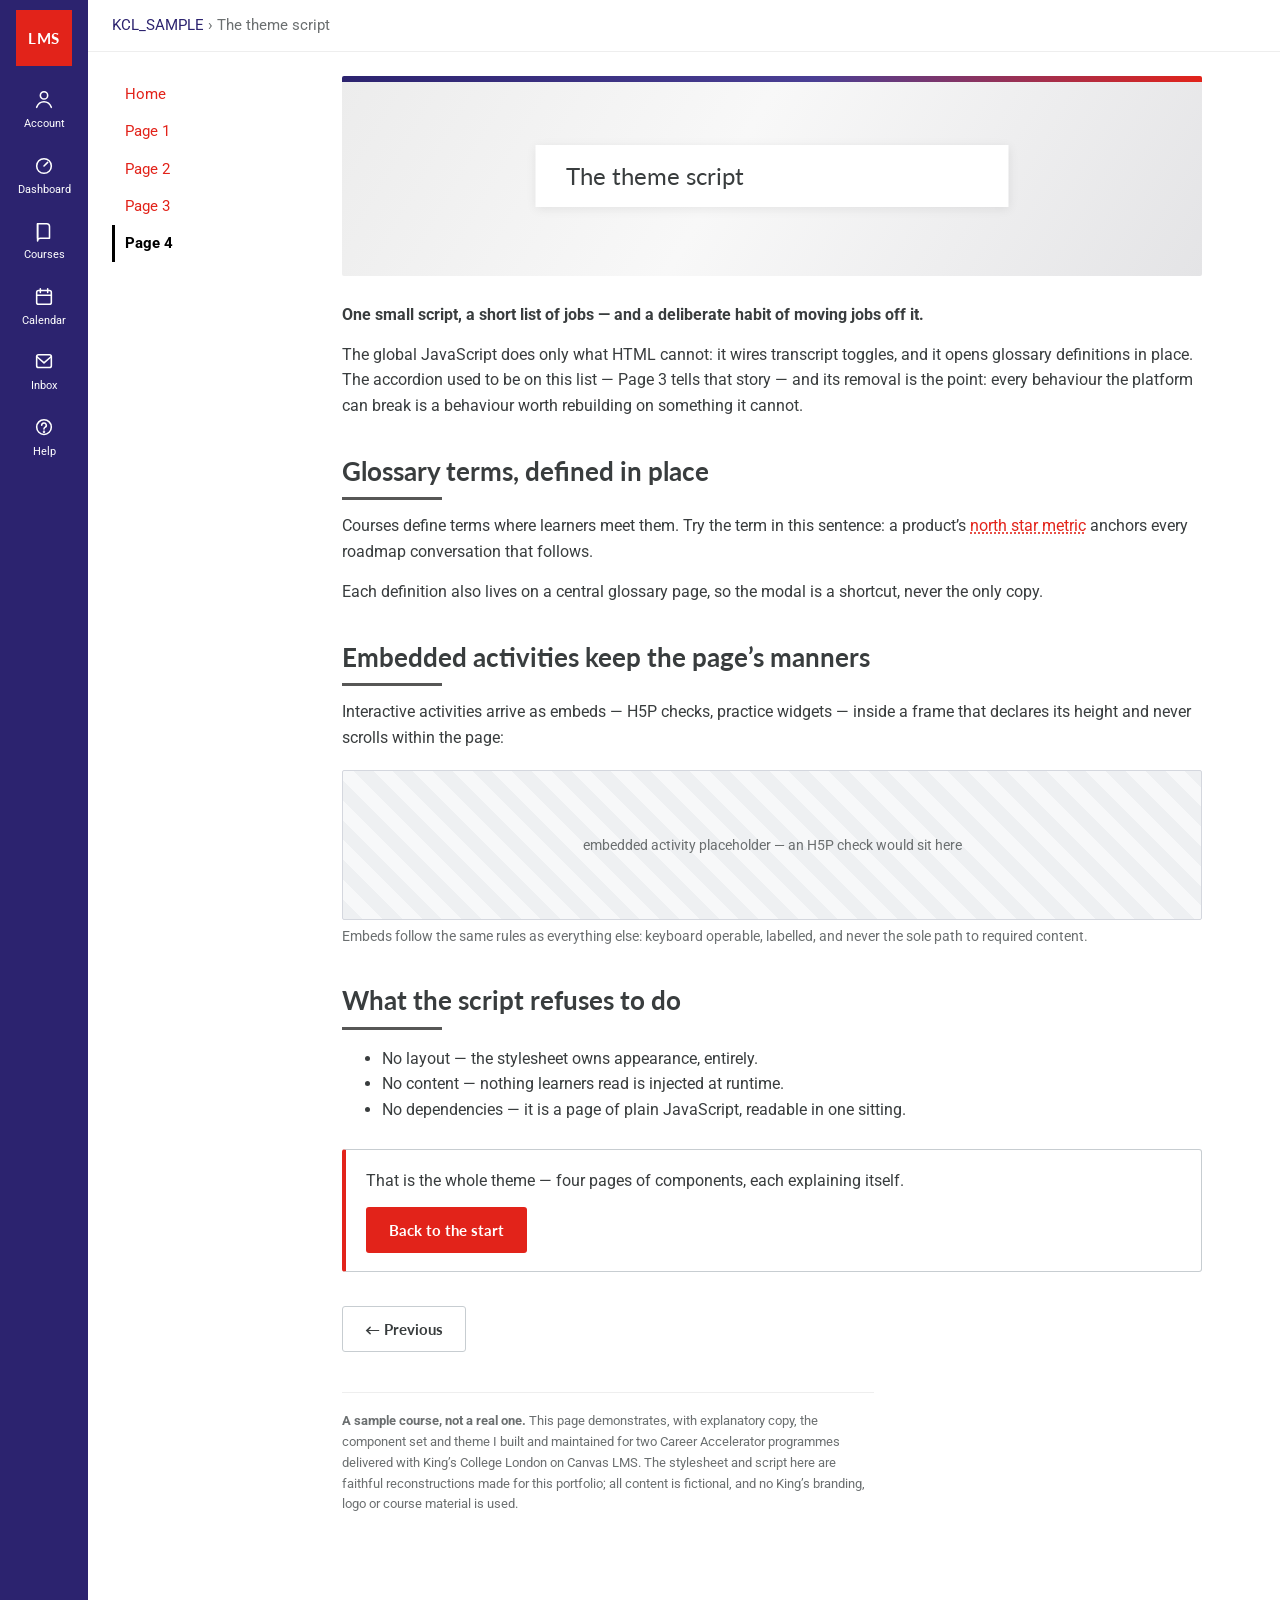
==== interactive-activities.html @ 047bedff "Add the KCL sample course Five-page Canvas-style sample course demonstrating the KCL Career Accelera" ====
<!DOCTYPE html>
<html lang="en">
<head>
<meta charset="utf-8">
<meta name="viewport" content="width=device-width, initial-scale=1">
<title>The theme script — KCL_SAMPLE</title>
<link rel="preconnect" href="https://fonts.googleapis.com">
<link rel="preconnect" href="https://fonts.gstatic.com" crossorigin>
<link href="https://fonts.googleapis.com/css2?family=Lato:wght@400;700&family=Roboto:ital,wght@0,400;0,700;1,400&display=swap" rel="stylesheet">
<link rel="stylesheet" href="styles.css">
<script src="theme.js" defer></script>
</head>
<body>
<a class="skip" href="#content">Skip to content</a>
<div class="lms">
  <div class="rail" role="presentation"><div class="logo" aria-hidden="true">LMS</div><a href="#content"><svg viewBox="0 0 22 24" aria-hidden="true"><circle cx="11" cy="7" r="4"/><path d="M3 20c1.5-4 5-6 8-6s6.5 2 8 6"/></svg><span>Account</span></a><a href="#content"><svg viewBox="0 0 22 24" aria-hidden="true"><circle cx="11" cy="12" r="8"/><path d="M11 12l4-4"/></svg><span>Dashboard</span></a><a href="#content"><svg viewBox="0 0 22 24" aria-hidden="true"><path d="M4 4h10a3 3 0 0 1 3 3v13H7a3 3 0 0 0-3 3z"/><path d="M4 4v16"/></svg><span>Courses</span></a><a href="#content"><svg viewBox="0 0 22 24" aria-hidden="true"><rect x="3" y="5" width="16" height="15" rx="2"/><path d="M3 10h16M7 3v4M15 3v4"/></svg><span>Calendar</span></a><a href="#content"><svg viewBox="0 0 22 24" aria-hidden="true"><rect x="3" y="4" width="16" height="14" rx="2"/><path d="M3 6l8 7 8-7"/></svg><span>Inbox</span></a><a href="#content"><svg viewBox="0 0 22 24" aria-hidden="true"><circle cx="11" cy="11" r="8"/><path d="M8.5 9a2.5 2.5 0 1 1 3.5 2.3c-.8.4-1 .9-1 1.7"/><circle cx="11" cy="16" r=".5"/></svg><span>Help</span></a></div>
  <div class="main">
    <div class="crumbs"><a href="index.html">KCL_SAMPLE</a> <span>›</span> <span>The theme script</span></div>
    <div class="layout">
      <nav class="coursenav" aria-label="Course navigation"><a href="index.html">Home</a><a href="reading-content.html">Page 1</a><a href="callouts-navigation.html">Page 2</a><a href="media.html">Page 3</a><a href="interactive-activities.html" aria-current="page">Page 4</a></nav>
      <main class="content" id="content">

<div class="banner"><div class="plate"><h1>The theme script</h1></div></div>
<p class="lede">One small script, a short list of jobs — and a deliberate habit of moving jobs off it.</p>
<p>The global JavaScript does only what HTML cannot: it wires transcript toggles, and it opens glossary definitions in place. The accordion used to be on this list — Page 3 tells that story — and its removal is the point: every behaviour the platform can break is a behaviour worth rebuilding on something it cannot.</p>
<h2 class="keyline">Glossary terms, defined in place</h2>
<p>Courses define terms where learners meet them. Try the term in this sentence: a product’s <a class="glossary" href="#" data-glossary="g-northstar">north star metric</a> anchors every roadmap conversation that follows.</p>
<dialog class="glossary-modal" id="g-northstar">
<button class="close" aria-label="Close definition">×</button>
<h3>North star metric</h3>
<p>The single measure that best captures the value a product delivers to its users. <em>(A fictional sample definition.)</em></p>
<p><a href="#" onclick="return false">See the full glossary →</a></p>
</dialog>
<p>Each definition also lives on a central glossary page, so the modal is a shortcut, never the only copy.</p>
<h2 class="keyline">Embedded activities keep the page’s manners</h2>
<p>Interactive activities arrive as embeds — H5P checks, practice widgets — inside a frame that declares its height and never scrolls within the page:</p>
<figure>
<div class="imgph" style="height:150px">embedded activity placeholder — an H5P check would sit here</div>
<figcaption>Embeds follow the same rules as everything else: keyboard operable, labelled, and never the sole path to required content.</figcaption>
</figure>
<h2 class="keyline">What the script refuses to do</h2>
<ul>
<li>No layout — the stylesheet owns appearance, entirely.</li>
<li>No content — nothing learners read is injected at runtime.</li>
<li>No dependencies — it is a page of plain JavaScript, readable in one sitting.</li>
</ul>
<div class="action"><p>That is the whole theme — four pages of components, each explaining itself.</p>
<a class="btn btn-primary" href="index.html">Back to the start</a></div>
<div class="pager"><a class="btn btn-secondary" href="media.html">← Previous</a><span></span></div>

<footer class="note"><p><strong>A sample course, not a real one.</strong> This page demonstrates, with explanatory copy, the component set and theme I built and maintained for two Career Accelerator programmes delivered with King’s College London on Canvas LMS. The stylesheet and script here are faithful reconstructions made for this portfolio; all content is fictional, and no King’s branding, logo or course material is used.</p></footer>
      </main>
    </div>
  </div>
</div>
</body>
</html>
---- styles.css ----
/* KCL sample course — theme stylesheet.
   A faithful, self-contained reconstruction of the component styles used in the
   KCL Career Accelerator Canvas theme, for demonstration only. */

:root{
  --red:#E2231A;          /* brand primary — actions, course nav */
  --indigo:#2C236F;       /* global nav, body links */
  --ink:#393D3E;          /* body text */
  --keyline:#575756;      /* H2 underline bar */
  --grey-head:#E3E5E8;    /* accordion header */
  --grey-border:#C7CDD1;
  --grey-panel:#F8F9FA;   /* accordion panel */
  --grey-well:#F5F5F5;    /* wells (box_content) */
  --line:#D4D7DE;
}
*,*::before,*::after{box-sizing:border-box}
body{margin:0;background:#fff;color:var(--ink);font-family:'Roboto',Arial,sans-serif;font-size:16px;line-height:1.6}
h1,h2,h3,h4{font-family:'Lato','Roboto',Arial,sans-serif;color:var(--ink);line-height:1.25;margin:1.4em 0 .5em;font-weight:700}
h1{font-size:30px;margin-top:0}
h2{font-size:26px}
h2.keyline::after{content:"";display:block;width:100px;border-top:3px solid var(--keyline);margin-top:10px}
h3{font-size:20px}
h4{font-size:17px}
p{margin:0 0 14px}
a{color:var(--indigo)}
a:hover{color:var(--red)}
:focus-visible{outline:3px solid var(--indigo);outline-offset:2px;border-radius:2px}
.skip{position:absolute;left:-9999px;top:0;background:#fff;color:var(--indigo);padding:10px 16px;z-index:50}
.skip:focus{left:8px;top:8px}

/* ---------- LMS chrome ---------- */
.lms{display:flex;min-height:100vh}
.rail{width:88px;background:var(--indigo);color:#fff;flex:none;display:flex;flex-direction:column;align-items:center;padding:10px 0;gap:4px}
.rail .logo{width:56px;height:56px;background:var(--red);display:flex;align-items:center;justify-content:center;
  font-family:'Lato';font-weight:700;font-size:15px;letter-spacing:.04em;margin-bottom:10px}
.rail a{color:#fff;text-decoration:none;font-size:11px;display:flex;flex-direction:column;align-items:center;gap:4px;padding:9px 4px;width:100%}
.rail a:hover{background:rgba(255,255,255,.12);color:#fff}
.rail svg{width:22px;height:22px;fill:none;stroke:#fff;stroke-width:1.7;stroke-linecap:round;stroke-linejoin:round}
.main{flex:1;min-width:0}
.crumbs{border-bottom:1px solid #eee;padding:14px 24px;font-size:14.5px}
.crumbs a{color:var(--indigo);text-decoration:none}
.crumbs span{color:#6b6f70}
.layout{display:flex;gap:40px;padding:24px;max-width:1280px}
nav.coursenav{width:190px;flex:none;font-size:14.5px}
nav.coursenav a{display:block;color:var(--red);text-decoration:none;padding:7px 10px;border-left:3px solid transparent}
nav.coursenav a:hover{text-decoration:underline}
nav.coursenav a[aria-current="page"]{color:#000;font-weight:700;border-left-color:#000}
.content{flex:1;min-width:0;max-width:860px;padding-bottom:60px}
@media(max-width:900px){.layout{flex-direction:column;gap:10px}nav.coursenav{width:auto;display:flex;flex-wrap:wrap}.rail{width:62px}.rail a span{display:none}}

/* ---------- banner ---------- */
.banner{position:relative;height:200px;background:
  linear-gradient(90deg, var(--indigo), #4a3f94 55%, var(--red)) top/100% 6px no-repeat,
  linear-gradient(120deg,#ececec,#f8f8f8 45%,#e4e4e6);border-radius:2px;margin-bottom:26px}
.banner .plate{position:absolute;left:50%;top:50%;transform:translate(-50%,-50%);background:#fff;
  box-shadow:0 2px 10px rgba(0,0,0,.08);padding:16px 30px;min-width:55%;}
.banner .plate h1{font-size:24px;font-weight:400;margin:0}

/* ---------- components ---------- */
.lede{font-weight:700;margin-bottom:14px}
.box_content{background:var(--grey-well);padding:16px 20px;border-radius:2px;margin:0 0 18px}
.box_content p:last-child{margin-bottom:0}
.box_content .label{font-family:'Lato';font-weight:700;display:block;margin-bottom:4px}

blockquote{margin:22px 0;padding:4px 0 4px 22px;border-left:4px solid var(--red);font-size:18px;font-style:italic}
blockquote .credit{display:block;font-size:14px;font-style:normal;color:#6b6f70;margin-top:8px}

.btn{display:inline-block;font-family:'Lato';font-weight:700;font-size:15px;text-decoration:none;
  border-radius:3px;padding:10px 22px;cursor:pointer;border:1px solid transparent}
.btn-primary{background:var(--red);color:#fff}
.btn-primary:hover{background:#c41e16;color:#fff}
.btn-secondary{background:#fff;color:var(--ink);border-color:var(--grey-border)}
.btn-secondary:hover{background:var(--grey-well)}
.btn-download::before{content:"\2913\00a0\00a0"}

/* accordion — native HTML rebuild */
details.accordion{border:1px solid var(--grey-border);border-radius:3px;margin-bottom:10px;overflow:hidden}
details.accordion summary{background:var(--grey-head);padding:10px 14px;font-weight:700;cursor:pointer;list-style:none;position:relative;padding-right:40px}
details.accordion summary::-webkit-details-marker{display:none}
details.accordion summary::after{content:"";position:absolute;right:16px;top:50%;width:9px;height:9px;
  border-right:2px solid var(--ink);border-bottom:2px solid var(--ink);transform:translateY(-70%) rotate(45deg);transition:transform .15s}
details.accordion[open] summary::after{transform:translateY(-30%) rotate(225deg)}
details.accordion .panel{background:var(--grey-panel);padding:12px 14px;border-top:1px solid var(--grey-border)}
details.accordion .panel p:last-child{margin-bottom:0}
@media (prefers-reduced-motion: reduce){details.accordion summary::after{transition:none}}

/* video */
.video{position:relative;background:#121417;aspect-ratio:16/9;border-radius:2px;display:flex;align-items:center;justify-content:center;margin:6px 0 10px}
.video .play{width:62px;height:62px;border-radius:50%;background:var(--red);border:0;cursor:pointer;position:relative}
.video .play::after{content:"";position:absolute;left:55%;top:50%;transform:translate(-50%,-50%);
  border-style:solid;border-width:11px 0 11px 18px;border-color:transparent transparent transparent #fff}
.video .vtitle{position:absolute;left:14px;bottom:10px;color:#fff;font-size:13px;opacity:.85}
.transcript-button{font-family:'Lato';font-weight:700;font-size:14px;color:var(--indigo);background:#fff;
  border:1px solid var(--grey-border);border-radius:3px;padding:8px 16px;cursor:pointer}
.transcript-button[aria-expanded="true"]{background:var(--grey-well)}
.transcript{margin-top:10px}

/* figure */
figure{margin:20px 0}
figure .imgph{height:190px;background:repeating-linear-gradient(45deg,#eef0f2 0 14px,#f7f8f9 14px 28px);
  border:1px solid var(--line);border-radius:2px;display:flex;align-items:center;justify-content:center;color:#6b6f70;font-size:14px}
figcaption{font-size:13.5px;color:#6b6f70;margin-top:6px}

/* explore / overview cards */
.cards{display:grid;grid-template-columns:1fr 1fr;gap:16px;margin:16px 0 22px}
@media(max-width:700px){.cards{grid-template-columns:1fr}}
.card{border:1px solid var(--grey-border);border-radius:3px;padding:18px;text-decoration:none;color:var(--ink);display:block}
.card:hover{box-shadow:0 3px 12px rgba(0,0,0,.09);color:var(--ink)}
.card h3{margin:0 0 6px;font-size:17px;color:var(--indigo)}
.card p{margin:0;font-size:14px}
.overview-card{border:1px solid var(--grey-border);border-radius:3px;padding:20px;text-align:center}
.overview-card p{font-size:14.5px}

/* action card */
.action{border:1px solid var(--grey-border);border-left:4px solid var(--red);border-radius:3px;padding:18px 20px;margin:26px 0}

/* glossary */
a.glossary{color:var(--red);text-decoration:underline dotted;cursor:pointer}
dialog.glossary-modal{border:1px solid var(--grey-border);border-radius:4px;max-width:420px;padding:22px 24px}
dialog.glossary-modal::backdrop{background:rgba(44,35,111,.35)}
dialog.glossary-modal h3{margin-top:0}
dialog.glossary-modal .close{float:right;border:0;background:none;font-size:20px;cursor:pointer;color:var(--ink)}

/* palette swatches */
.swatches{display:grid;grid-template-columns:repeat(auto-fill,minmax(180px,1fr));gap:14px;margin:16px 0}
.swatch{border:1px solid var(--line);border-radius:3px;overflow:hidden;font-size:13px}
.swatch .chip{height:64px}
.swatch .meta{padding:8px 12px}
.swatch .meta b{display:block}

/* tables */
table.sample{border-collapse:collapse;width:100%;font-size:14.5px;margin:14px 0}
table.sample th{background:var(--grey-well);text-align:left}
table.sample th,table.sample td{border:1px solid var(--line);padding:8px 12px}

/* pager */
.pager{display:flex;justify-content:space-between;margin-top:34px;gap:12px}

footer.note{border-top:1px solid #eee;margin-top:40px;padding:18px 0 0;font-size:13px;color:#6b6f70;max-width:76ch}
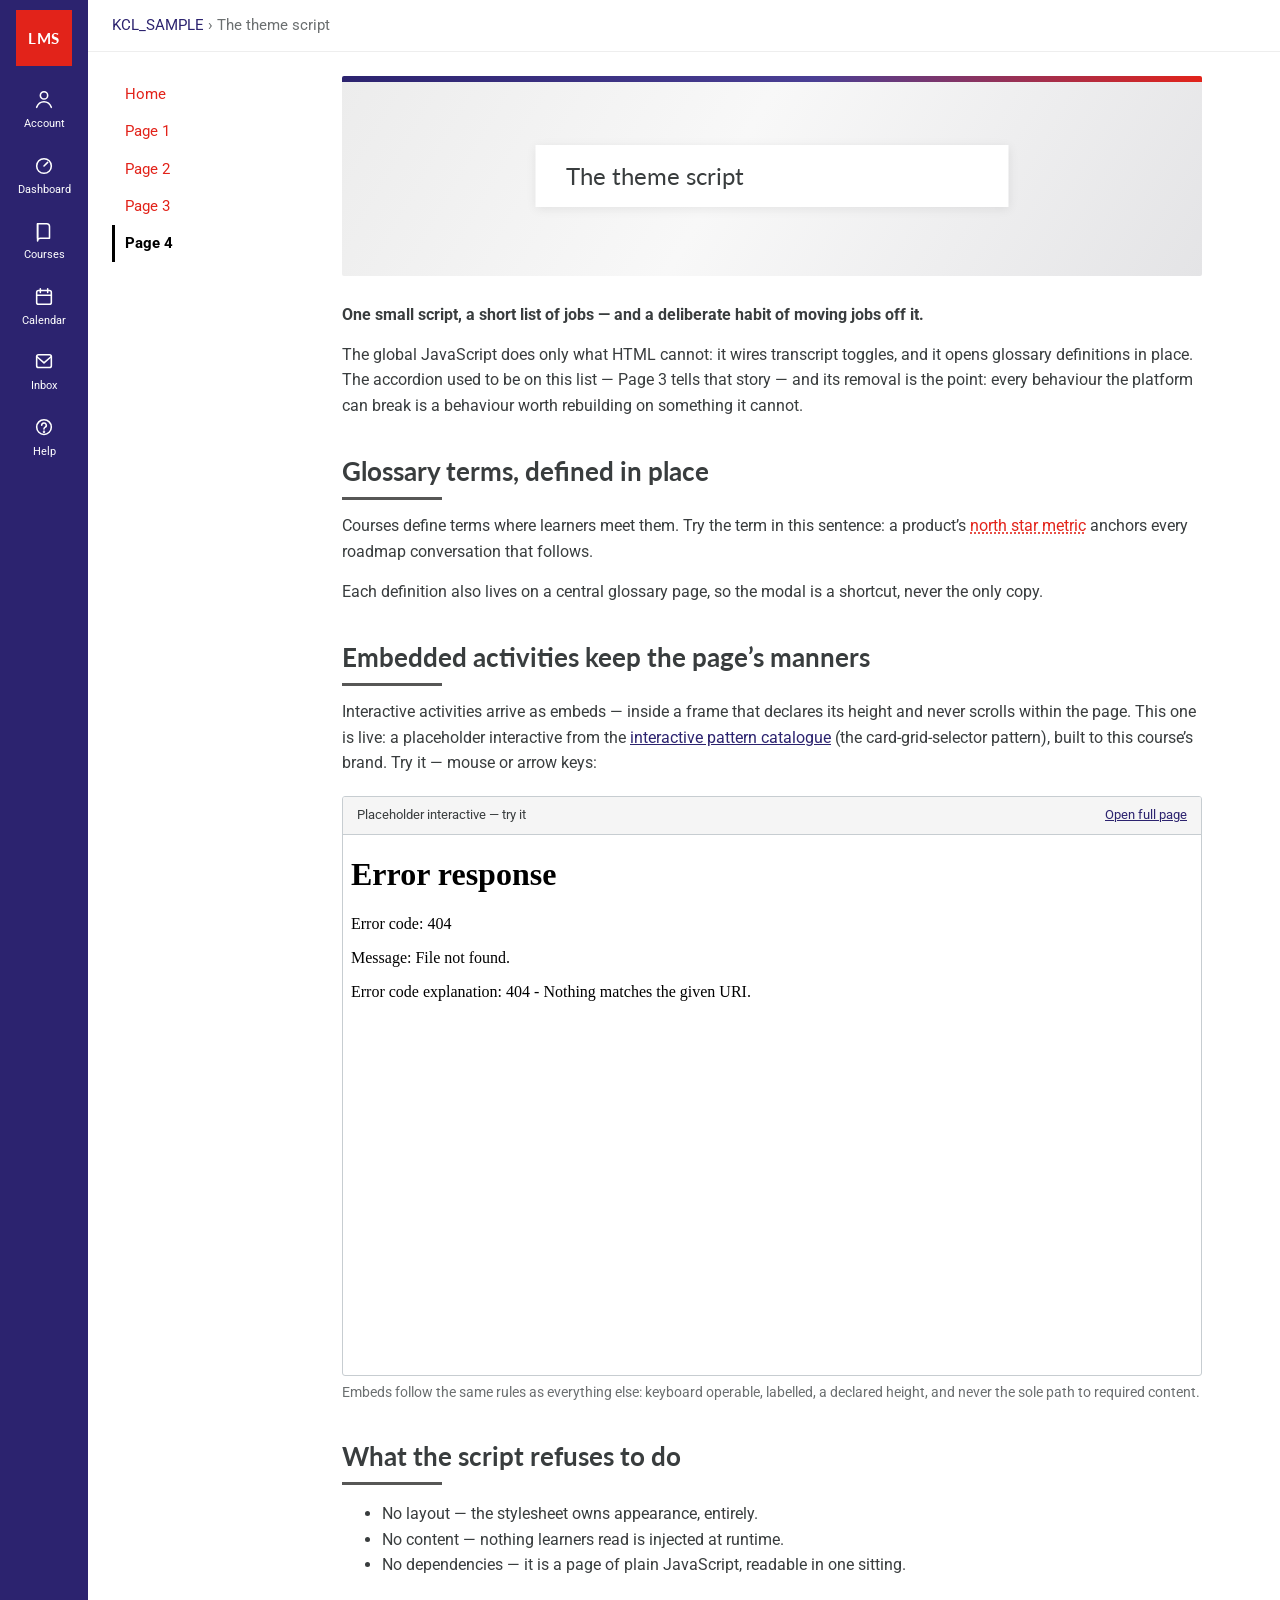
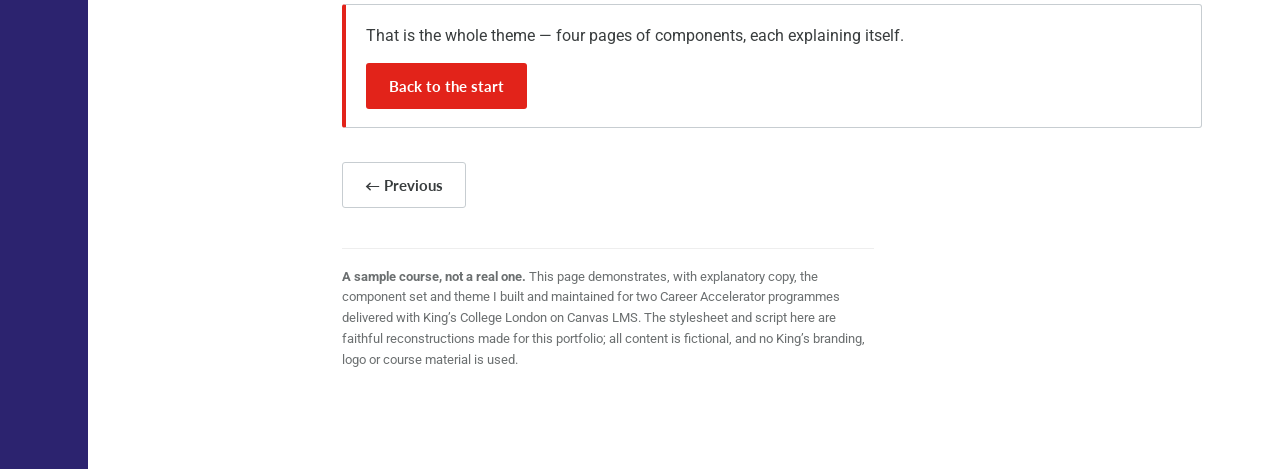
==== commit e2831bee: "Embed the KCL-branded card-grid interactive on Page 4 Page 4 now embeds a live placeholder interacti" ====
--- a/interactive-activities.html
+++ b/interactive-activities.html
@@ -33,10 +33,13 @@
 </dialog>
 <p>Each definition also lives on a central glossary page, so the modal is a shortcut, never the only copy.</p>
 <h2 class="keyline">Embedded activities keep the page’s manners</h2>
-<p>Interactive activities arrive as embeds — H5P checks, practice widgets — inside a frame that declares its height and never scrolls within the page:</p>
+<p>Interactive activities arrive as embeds — inside a frame that declares its height and never scrolls within the page. This one is live: a placeholder interactive from the <a href="https://aidacarlon01.github.io/interactive-catalogue/" target="_blank" rel="noopener">interactive pattern catalogue</a> (the card-grid-selector pattern), built to this course’s brand. Try it — mouse or arrow keys:</p>
 <figure>
-<div class="imgph" style="height:150px">embedded activity placeholder — an H5P check would sit here</div>
-<figcaption>Embeds follow the same rules as everything else: keyboard operable, labelled, and never the sole path to required content.</figcaption>
+<div style="border:1px solid var(--grey-border);border-radius:3px;overflow:hidden">
+<div style="display:flex;justify-content:space-between;align-items:center;background:var(--grey-well);border-bottom:1px solid var(--grey-border);padding:8px 14px;font-size:13px"><span>Placeholder interactive — try it</span><a href="interactives/card-grid-selector/index.html" target="_blank" rel="noopener">Open full page</a></div>
+<iframe src="interactives/card-grid-selector/index.html" title="Card-grid selector placeholder interactive" width="100%" height="540" loading="lazy" style="display:block;border:0"></iframe>
+</div>
+<figcaption>Embeds follow the same rules as everything else: keyboard operable, labelled, a declared height, and never the sole path to required content.</figcaption>
 </figure>
 <h2 class="keyline">What the script refuses to do</h2>
 <ul>
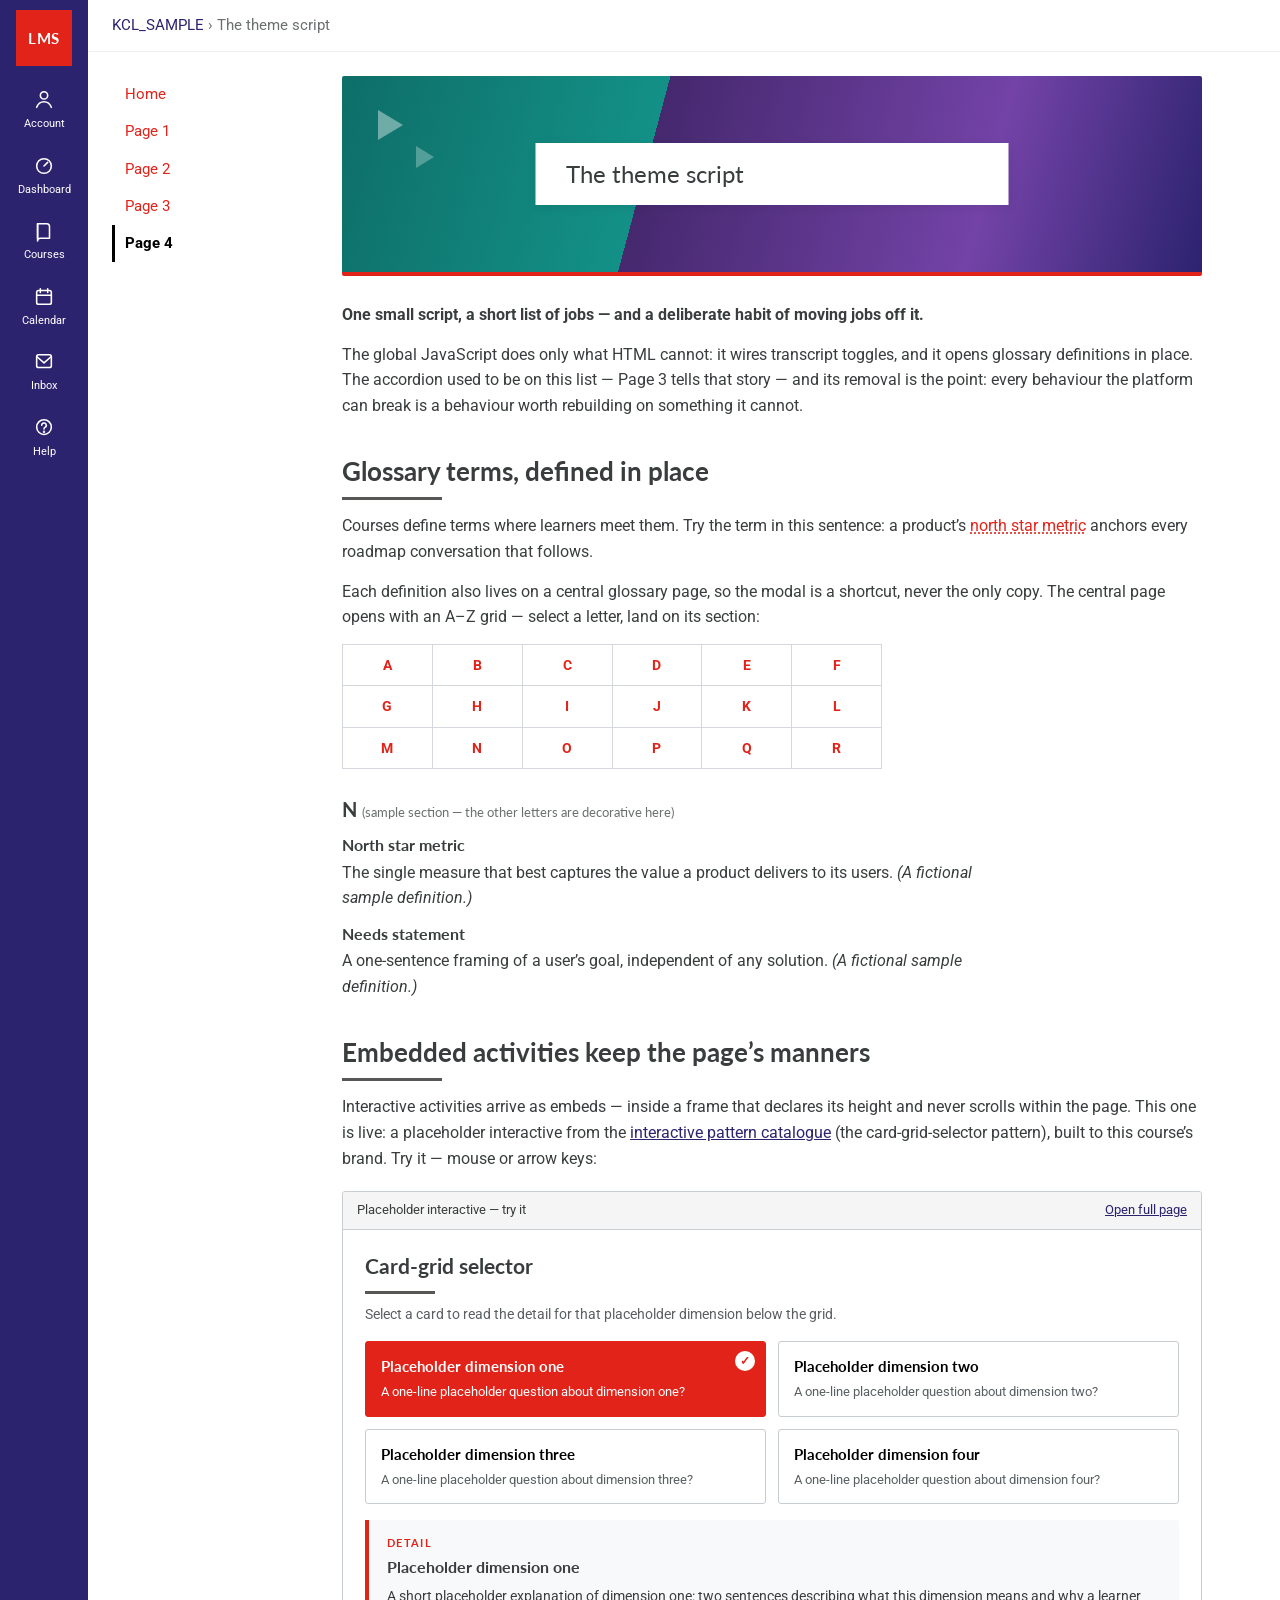
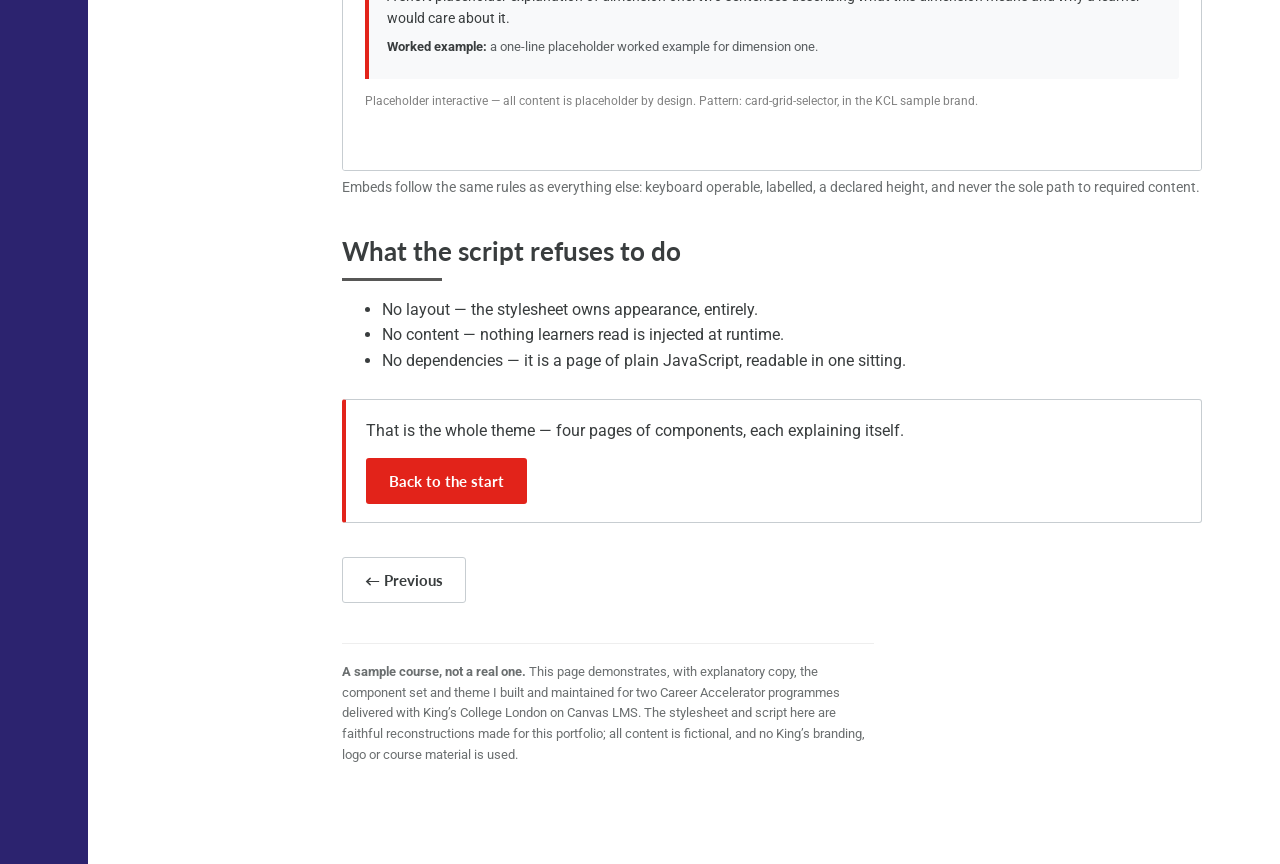
==== commit 049e7ed3: "Course-style banners, icon note card, glossary A-Z demo, standard before/after Ideas drawn from the " ====
--- a/interactive-activities.html
+++ b/interactive-activities.html
@@ -31,7 +31,19 @@
 <p>The single measure that best captures the value a product delivers to its users. <em>(A fictional sample definition.)</em></p>
 <p><a href="#" onclick="return false">See the full glossary →</a></p>
 </dialog>
-<p>Each definition also lives on a central glossary page, so the modal is a shortcut, never the only copy.</p>
+<p>Each definition also lives on a central glossary page, so the modal is a shortcut, never the only copy. The central page opens with an A–Z grid — select a letter, land on its section:</p>
+<div class="azgrid" aria-label="Glossary A to Z (sample)">
+<a href="#gloss-n" onclick="return false">A</a><a href="#gloss-n" onclick="return false">B</a><a href="#gloss-n" onclick="return false">C</a><a href="#gloss-n" onclick="return false">D</a><a href="#gloss-n" onclick="return false">E</a><a href="#gloss-n" onclick="return false">F</a>
+<a href="#gloss-n" onclick="return false">G</a><a href="#gloss-n" onclick="return false">H</a><a href="#gloss-n" onclick="return false">I</a><a href="#gloss-n" onclick="return false">J</a><a href="#gloss-n" onclick="return false">K</a><a href="#gloss-n" onclick="return false">L</a>
+<a href="#gloss-n" onclick="return false">M</a><a href="#gloss-n">N</a><a href="#gloss-n" onclick="return false">O</a><a href="#gloss-n" onclick="return false">P</a><a href="#gloss-n" onclick="return false">Q</a><a href="#gloss-n" onclick="return false">R</a>
+</div>
+<h3 id="gloss-n">N <span style="font-weight:400;font-size:13px;color:#6b6f70">(sample section — the other letters are decorative here)</span></h3>
+<dl class="gloss">
+<dt>North star metric</dt>
+<dd>The single measure that best captures the value a product delivers to its users. <em>(A fictional sample definition.)</em></dd>
+<dt>Needs statement</dt>
+<dd>A one-sentence framing of a user’s goal, independent of any solution. <em>(A fictional sample definition.)</em></dd>
+</dl>
 <h2 class="keyline">Embedded activities keep the page’s manners</h2>
 <p>Interactive activities arrive as embeds — inside a frame that declares its height and never scrolls within the page. This one is live: a placeholder interactive from the <a href="https://aidacarlon01.github.io/interactive-catalogue/" target="_blank" rel="noopener">interactive pattern catalogue</a> (the card-grid-selector pattern), built to this course’s brand. Try it — mouse or arrow keys:</p>
 <figure>
--- a/styles.css
+++ b/styles.css
@@ -49,9 +49,13 @@
 @media(max-width:900px){.layout{flex-direction:column;gap:10px}nav.coursenav{width:auto;display:flex;flex-wrap:wrap}.rail{width:62px}.rail a span{display:none}}
 
 /* ---------- banner ---------- */
-.banner{position:relative;height:200px;background:
-  linear-gradient(90deg, var(--indigo), #4a3f94 55%, var(--red)) top/100% 6px no-repeat,
-  linear-gradient(120deg,#ececec,#f8f8f8 45%,#e4e4e6);border-radius:2px;margin-bottom:26px}
+.banner{position:relative;height:200px;border-radius:2px;margin-bottom:26px;overflow:hidden;
+  border-bottom:4px solid var(--red);
+  background:linear-gradient(105deg,#0E6E68 0%,#139187 36%,#45286E 36%,#7343A7 74%,var(--indigo) 100%)}
+.banner::before{content:"";position:absolute;left:36px;top:34px;border-style:solid;
+  border-width:15px 0 15px 25px;border-color:transparent transparent transparent rgba(255,255,255,.4)}
+.banner::after{content:"";position:absolute;left:74px;top:70px;border-style:solid;
+  border-width:11px 0 11px 18px;border-color:transparent transparent transparent rgba(255,255,255,.28)}
 .banner .plate{position:absolute;left:50%;top:50%;transform:translate(-50%,-50%);background:#fff;
   box-shadow:0 2px 10px rgba(0,0,0,.08);padding:16px 30px;min-width:55%;}
 .banner .plate h1{font-size:24px;font-weight:400;margin:0}
@@ -136,4 +140,19 @@
 /* pager */
 .pager{display:flex;justify-content:space-between;margin-top:34px;gap:12px}
 
+/* icon note card (as used in the live courses) */
+.notecard{border:1px solid var(--grey-border);border-radius:3px;padding:14px 18px;margin:0 0 18px}
+.notecard .nlabel{display:flex;align-items:center;gap:8px;font-family:'Lato';font-weight:700;color:#7343A7;margin-bottom:6px}
+.notecard .nlabel svg{width:17px;height:17px;fill:none;stroke:#7343A7;stroke-width:1.8;stroke-linecap:round;stroke-linejoin:round}
+.notecard p{margin:0}
+
+/* central glossary A-Z grid */
+.azgrid{display:grid;grid-template-columns:repeat(6,1fr);max-width:540px;margin:14px 0;border-top:1px solid var(--line);border-left:1px solid var(--line)}
+.azgrid a{display:block;text-align:center;padding:9px 0;border-right:1px solid var(--line);border-bottom:1px solid var(--line);
+  color:var(--red);font-weight:700;font-size:14px;text-decoration:none}
+.azgrid a:hover{background:var(--grey-well)}
+dl.gloss{margin:10px 0 0;max-width:70ch}
+dl.gloss dt{font-family:'Lato';font-weight:700;margin-top:10px}
+dl.gloss dd{margin:2px 0 0}
+
 footer.note{border-top:1px solid #eee;margin-top:40px;padding:18px 0 0;font-size:13px;color:#6b6f70;max-width:76ch}
